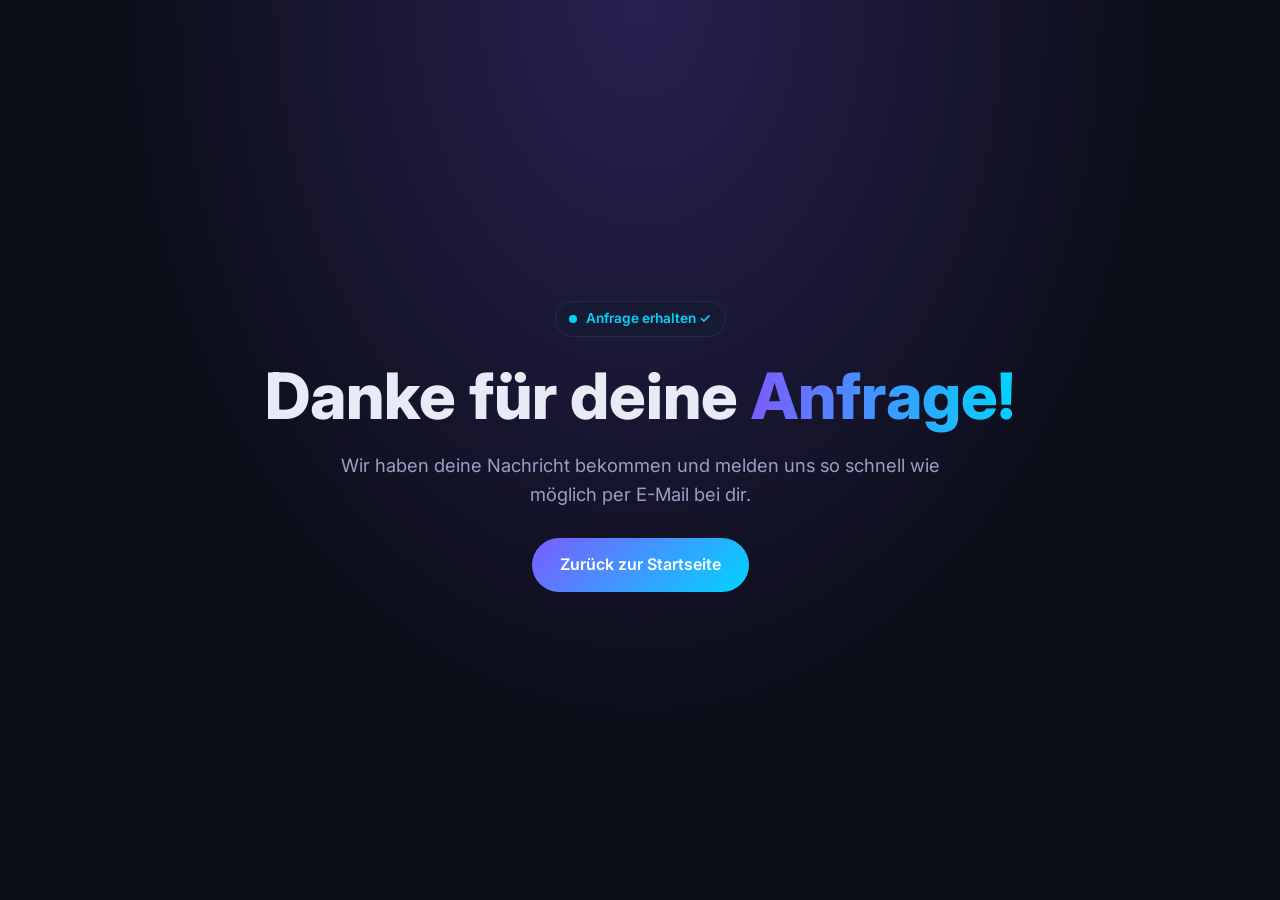
==== danke.html @ 91c46010 "Stackly: Anfrage-Website für GitHub Pages Co-Authored-By: Claude Opus 5.5 <noreply@anthropic.com>" ====
<!DOCTYPE html>
<html lang="de">
<head>
  <meta charset="UTF-8">
  <meta name="viewport" content="width=device-width, initial-scale=1.0">
  <title>Danke – Stackly</title>
  <link href="https://fonts.googleapis.com/css2?family=Inter:wght@400;600;800&display=swap" rel="stylesheet">
  <link rel="stylesheet" href="styles.css">
</head>
<body>
  <main class="thanks hero">
    <div>
      <span class="badge">Anfrage erhalten ✓</span>
      <h1>Danke für deine <span class="gradient">Anfrage!</span></h1>
      <p class="lead">Wir haben deine Nachricht bekommen und melden uns so schnell wie möglich per E-Mail bei dir.</p>
      <a href="index.html" class="btn">Zurück zur Startseite</a>
    </div>
  </main>
</body>
</html>
---- styles.css ----
:root {
  --bg: #0b0d17;
  --bg-alt: #11142a;
  --card: #161a33;
  --border: #262b4d;
  --text: #e8eaf6;
  --muted: #9aa0c3;
  --accent: #7c5cff;
  --accent-2: #00d4ff;
  --error: #ff6b81;
  --radius: 14px;
}

* { box-sizing: border-box; margin: 0; padding: 0; }
html { scroll-behavior: smooth; }
body {
  font-family: "Inter", system-ui, sans-serif;
  background: var(--bg);
  color: var(--text);
  line-height: 1.6;
}
a { color: inherit; text-decoration: none; }

.container { width: 100%; max-width: 1100px; margin: 0 auto; padding: 0 16px; }
.narrow { max-width: 720px; }

/* Navigation */
.nav {
  position: sticky; top: 0; z-index: 10;
  background: rgba(11, 13, 23, 0.85);
  backdrop-filter: blur(10px);
  border-bottom: 1px solid var(--border);
}
.nav-inner { display: flex; align-items: center; justify-content: space-between; height: 64px; }
.logo { font-weight: 800; font-size: 1.25rem; display: flex; align-items: center; gap: 8px; }
.logo-mark {
  background: linear-gradient(135deg, var(--accent), var(--accent-2));
  -webkit-background-clip: text; background-clip: text; color: transparent;
  font-weight: 800;
}
.nav-links { display: flex; align-items: center; gap: 24px; }
.nav-links a:not(.btn) { color: var(--muted); font-weight: 500; }
.nav-links a:not(.btn):hover { color: var(--text); }
.menu-btn { display: none; background: none; border: 0; color: var(--text); font-size: 1.5rem; cursor: pointer; }

/* Buttons */
.btn {
  display: inline-block; padding: 14px 28px; border-radius: 999px; border: 0;
  background: linear-gradient(135deg, var(--accent), var(--accent-2));
  color: #fff; font-weight: 600; font-size: 1rem; cursor: pointer;
  transition: transform .15s, box-shadow .15s;
}
.btn:hover { transform: translateY(-2px); box-shadow: 0 10px 30px rgba(124, 92, 255, .35); }
.btn-small { padding: 8px 18px; font-size: .9rem; }
.btn-ghost { background: transparent; border: 1px solid var(--border); }
.btn-ghost:hover { box-shadow: none; border-color: var(--accent); }
.btn-full { width: 100%; }

/* Hero */
.hero {
  padding: 120px 0 100px; text-align: center;
  background: radial-gradient(ellipse at top, rgba(124, 92, 255, .25), transparent 60%);
}
.badge {
  display: inline-block; padding: 6px 14px; border-radius: 999px;
  border: 1px solid var(--border); background: var(--card);
  color: var(--accent-2); font-size: .85rem; font-weight: 600; margin-bottom: 24px;
}
h1 { font-size: clamp(2.2rem, 6vw, 4rem); line-height: 1.1; font-weight: 800; margin-bottom: 20px; }
.gradient {
  background: linear-gradient(135deg, var(--accent), var(--accent-2));
  -webkit-background-clip: text; background-clip: text; color: transparent;
}
.lead { color: var(--muted); font-size: 1.15rem; max-width: 600px; margin: 0 auto 36px; }
.hero-actions { display: flex; gap: 12px; justify-content: center; flex-wrap: wrap; }

/* Sections */
.section { padding: 90px 0; }
.section-alt { background: var(--bg-alt); }
h2 { font-size: clamp(1.8rem, 4vw, 2.5rem); font-weight: 800; text-align: center; margin-bottom: 8px; }
.section-sub { color: var(--muted); text-align: center; margin-bottom: 48px; }
h3 { font-size: 1.15rem; margin-bottom: 8px; }

.grid { display: grid; grid-template-columns: repeat(auto-fit, minmax(260px, 1fr)); gap: 20px; }
.card {
  background: var(--card); border: 1px solid var(--border); border-radius: var(--radius);
  padding: 28px; transition: border-color .2s, transform .2s;
}
.card:hover { border-color: var(--accent); transform: translateY(-4px); }
.card p, .step p { color: var(--muted); }
.icon { font-size: 2rem; margin-bottom: 12px; }

.steps { display: grid; grid-template-columns: repeat(auto-fit, minmax(220px, 1fr)); gap: 24px; margin-top: 48px; text-align: center; }
.step-num {
  display: inline-grid; place-items: center; width: 52px; height: 52px; border-radius: 50%;
  background: linear-gradient(135deg, var(--accent), var(--accent-2));
  font-weight: 800; font-size: 1.3rem; margin-bottom: 16px;
}

/* Form */
.form { display: flex; flex-direction: column; gap: 18px; background: var(--card); border: 1px solid var(--border); border-radius: var(--radius); padding: 32px; }
.row { display: grid; grid-template-columns: 1fr 1fr; gap: 18px; }
label { display: flex; flex-direction: column; gap: 6px; font-weight: 500; font-size: .95rem; }
input, select, textarea {
  font: inherit; color: var(--text); background: var(--bg);
  border: 1px solid var(--border); border-radius: 10px; padding: 12px 14px;
}
input:focus, select:focus, textarea:focus { outline: none; border-color: var(--accent); }
input[type="date"] { color-scheme: dark; }
textarea { resize: vertical; }
.honey { display: none; }
.form-error { color: var(--error); min-height: 1.2em; font-size: .9rem; }

/* FAQ */
details { background: var(--card); border: 1px solid var(--border); border-radius: var(--radius); padding: 18px 22px; margin-bottom: 12px; }
summary { cursor: pointer; font-weight: 600; }
details p { color: var(--muted); margin-top: 10px; }

.footer { padding: 32px 0; text-align: center; color: var(--muted); border-top: 1px solid var(--border); }

/* Danke-Seite */
.thanks { min-height: 100vh; display: grid; place-items: center; text-align: center; padding: 16px; }
.thanks .lead { margin-bottom: 28px; }

/* Mobile */
@media (max-width: 720px) {
  .menu-btn { display: block; }
  .nav-links {
    display: none; position: absolute; top: 64px; left: 0; right: 0;
    flex-direction: column; gap: 16px; padding: 20px 16px;
    background: var(--bg-alt); border-bottom: 1px solid var(--border);
  }
  .nav-links.open { display: flex; }
  .row { grid-template-columns: 1fr; }
  .hero { padding: 80px 0 70px; }
  .section { padding: 64px 0; }
  .form { padding: 20px; }
}

/* ================= Animationen ================= */
:root { --ease: cubic-bezier(.22, 1, .36, 1); }

/* Navigation: wird beim Scrollen kompakter */
.nav { transition: background .3s var(--ease), box-shadow .3s var(--ease); }
.nav-inner { transition: height .3s var(--ease); }
.nav.scrolled { background: rgba(11, 13, 23, .95); box-shadow: 0 8px 30px rgba(0, 0, 0, .35); }
.nav.scrolled .nav-inner { height: 56px; }
.nav-links a:not(.btn) { position: relative; transition: color .2s; }
.nav-links a:not(.btn)::after {
  content: ""; position: absolute; left: 0; bottom: -4px; height: 2px; width: 100%;
  background: linear-gradient(90deg, var(--accent), var(--accent-2));
  transform: scaleX(0); transform-origin: right; transition: transform .35s var(--ease);
}
.nav-links a:not(.btn):hover::after { transform: scaleX(1); transform-origin: left; }

/* Hero-Hintergrund */
.hero { position: relative; overflow: hidden; }
.hero-content { position: relative; z-index: 1; }
.hero-bg { position: absolute; inset: 0; pointer-events: none; }
.blob { position: absolute; border-radius: 50%; filter: blur(80px); opacity: .45; }
.blob-1 { width: 420px; height: 420px; background: var(--accent); top: -120px; left: 10%; animation: float 14s ease-in-out infinite; }
.blob-2 { width: 360px; height: 360px; background: var(--accent-2); top: 40px; right: 5%; opacity: .25; animation: float 18s ease-in-out infinite reverse; }
.grid-lines {
  position: absolute; inset: 0;
  background-image: linear-gradient(rgba(255,255,255,.04) 1px, transparent 1px),
                    linear-gradient(90deg, rgba(255,255,255,.04) 1px, transparent 1px);
  background-size: 48px 48px;
  mask-image: radial-gradient(ellipse at center, #000 20%, transparent 70%);
  -webkit-mask-image: radial-gradient(ellipse at center, #000 20%, transparent 70%);
}
@keyframes float {
  0%, 100% { transform: translate(0, 0) scale(1); }
  33% { transform: translate(40px, 30px) scale(1.08); }
  66% { transform: translate(-30px, 20px) scale(.95); }
}

/* Hero-Einblendung beim Laden */
.hero-content > * { opacity: 0; transform: translateY(24px); animation: rise .9s var(--ease) forwards; }
.hero-content > *:nth-child(1) { animation-delay: .05s; }
.hero-content > *:nth-child(2) { animation-delay: .15s; }
.hero-content > *:nth-child(3) { animation-delay: .3s; }
.hero-content > *:nth-child(4) { animation-delay: .45s; }
@keyframes rise { to { opacity: 1; transform: none; } }

/* Fließender Farbverlauf im Titel */
.gradient {
  background-image: linear-gradient(90deg, var(--accent), var(--accent-2), var(--accent));
  background-size: 200% auto; animation: shimmer 6s linear infinite;
}
@keyframes shimmer { to { background-position: 200% center; } }

/* Badge mit pulsierendem Punkt */
.badge { position: relative; padding-left: 30px; }
.badge::before {
  content: ""; position: absolute; left: 13px; top: 50%; width: 8px; height: 8px; margin-top: -4px;
  border-radius: 50%; background: var(--accent-2); box-shadow: 0 0 0 0 rgba(0, 212, 255, .6);
  animation: pulse 2s infinite;
}
@keyframes pulse { 70% { box-shadow: 0 0 0 10px rgba(0, 212, 255, 0); } 100% { box-shadow: 0 0 0 0 rgba(0, 212, 255, 0); } }

/* Buttons: Lichtreflex */
.btn { position: relative; overflow: hidden; transition: transform .25s var(--ease), box-shadow .25s var(--ease); }
.btn::after {
  content: ""; position: absolute; top: 0; left: -75%; width: 50%; height: 100%;
  background: linear-gradient(120deg, transparent, rgba(255,255,255,.35), transparent);
  transform: skewX(-20deg); transition: left .7s var(--ease);
}
.btn:hover::after { left: 130%; }
.btn:active { transform: translateY(0) scale(.98); }

/* Scroll-Reveal */
.reveal { opacity: 0; transform: translateY(32px); transition: opacity .8s var(--ease), transform .8s var(--ease); transition-delay: var(--delay, 0s); }
.reveal.visible { opacity: 1; transform: none; }

/* Karten: Licht folgt der Maus */
.card { position: relative; overflow: hidden; }
.card.visible { transition: border-color .3s, transform .4s var(--ease), box-shadow .4s var(--ease), opacity .8s var(--ease); }
.card::before {
  content: ""; position: absolute; inset: 0; opacity: 0; transition: opacity .3s;
  background: radial-gradient(400px circle at var(--mx, 50%) var(--my, 50%), rgba(124, 92, 255, .18), transparent 40%);
}
.card:hover::before { opacity: 1; }
.card:hover { box-shadow: 0 20px 40px rgba(0, 0, 0, .35); }
.card > * { position: relative; }
.icon { display: inline-block; transition: transform .4s var(--ease); }
.card:hover .icon { transform: scale(1.15) rotate(-6deg); }

/* Schritte */
.step-num { transition: transform .4s var(--ease), box-shadow .4s var(--ease); }
.step:hover .step-num { transform: translateY(-4px) scale(1.06); box-shadow: 0 10px 30px rgba(124, 92, 255, .45); }

/* Formular */
input, select, textarea { transition: border-color .2s, box-shadow .2s, background .2s; }
input:focus, select:focus, textarea:focus { box-shadow: 0 0 0 4px rgba(124, 92, 255, .18); background: #0e1122; }
.form-error:not(:empty) { animation: shake .4s var(--ease); }
@keyframes shake { 20%, 60% { transform: translateX(-6px); } 40%, 80% { transform: translateX(6px); } }
.btn.loading { pointer-events: none; opacity: .8; }

/* FAQ: weiches Aufklappen */
details { transition: border-color .3s, opacity .8s var(--ease), transform .8s var(--ease); }
details[open] { border-color: var(--accent); }
summary { list-style: none; display: flex; justify-content: space-between; align-items: center; }
summary::-webkit-details-marker { display: none; }
summary::after { content: "+"; font-size: 1.4rem; color: var(--accent-2); transition: transform .3s var(--ease); }
details[open] summary::after { transform: rotate(45deg); }
details[open] p { animation: rise .45s var(--ease) both; }
details p { opacity: 1; }

/* Mobile-Menü */
@keyframes drop { from { opacity: 0; transform: translateY(-10px); } }
@media (max-width: 720px) {
  .nav-links.open { animation: drop .35s var(--ease); }
  .blob-1 { width: 280px; height: 280px; }
  .blob-2 { width: 220px; height: 220px; }
}

/* Barrierefreiheit: weniger Bewegung */
@media (prefers-reduced-motion: reduce) {
  *, *::before, *::after { animation: none !important; transition: none !important; }
  .reveal, .hero-content > * { opacity: 1; transform: none; }
}
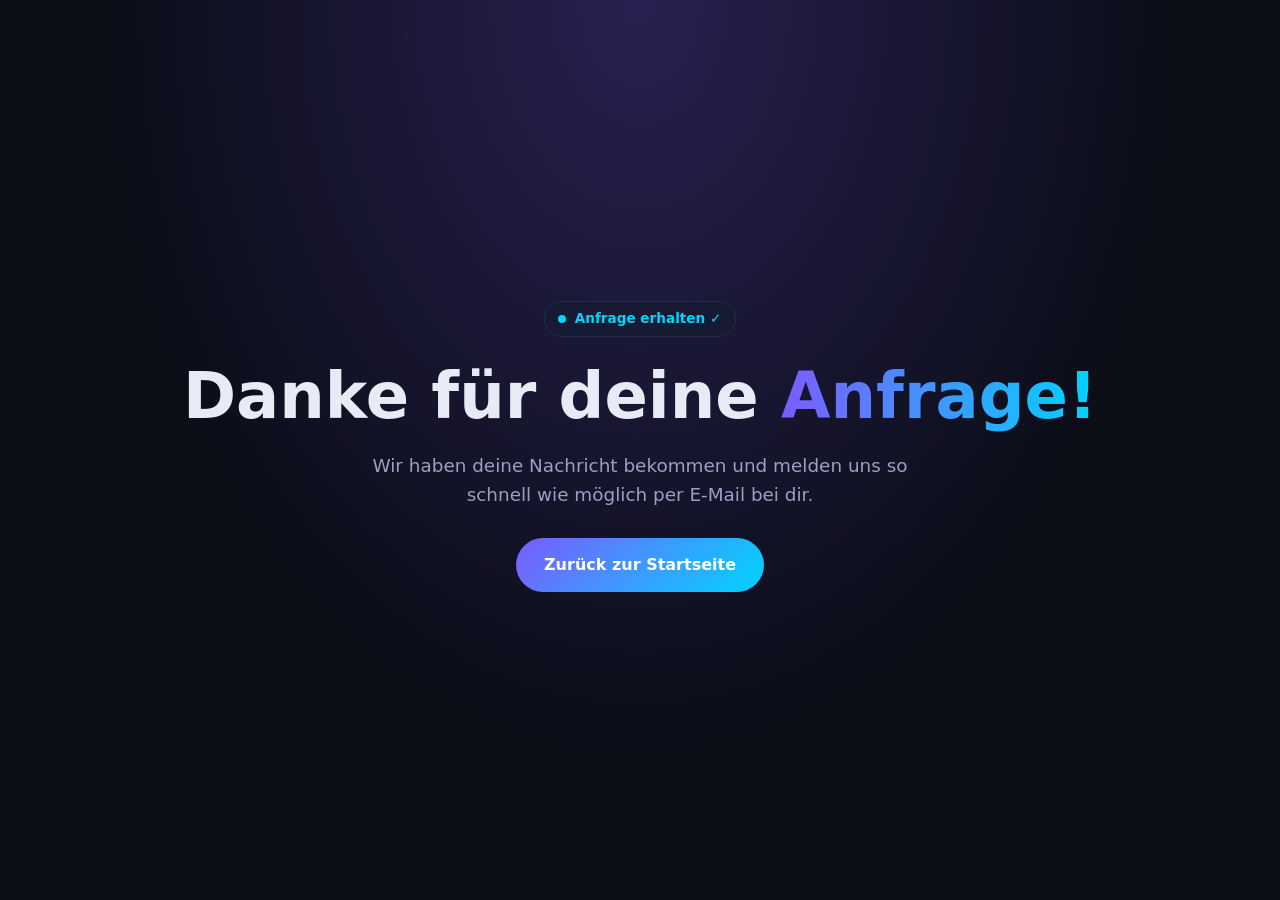
==== commit a48ae781: "Neue Features, Datenschutzerklärung und Impressum Co-Authored-By: Claude Opus 5.5 <noreply@anthropic" ====
--- a/danke.html
+++ b/danke.html
@@ -4,7 +4,6 @@
   <meta charset="UTF-8">
   <meta name="viewport" content="width=device-width, initial-scale=1.0">
   <title>Danke – Stackly</title>
-  <link href="https://fonts.googleapis.com/css2?family=Inter:wght@400;600;800&display=swap" rel="stylesheet">
   <link rel="stylesheet" href="styles.css">
 </head>
 <body>
--- a/styles.css
+++ b/styles.css
@@ -14,7 +14,7 @@
 * { box-sizing: border-box; margin: 0; padding: 0; }
 html { scroll-behavior: smooth; }
 body {
-  font-family: "Inter", system-ui, sans-serif;
+  font-family: system-ui, -apple-system, "Segoe UI", Roboto, "Helvetica Neue", Arial, sans-serif;
   background: var(--bg);
   color: var(--text);
   line-height: 1.6;
@@ -254,6 +254,78 @@
   .blob-2 { width: 220px; height: 220px; }
 }
 
+/* ================= Features ================= */
+
+/* Scroll-Fortschritt */
+.progress {
+  position: fixed; top: 0; left: 0; height: 3px; width: 100%; z-index: 20;
+  background: linear-gradient(90deg, var(--accent), var(--accent-2));
+  transform: scaleX(0); transform-origin: left;
+}
+
+/* Schreibmaschinen-Effekt */
+.typed { color: var(--text); font-weight: 600; }
+.caret { display: inline-block; width: 2px; height: 1.1em; margin-left: 2px; vertical-align: -0.15em; background: var(--accent-2); animation: blink 1s steps(1) infinite; }
+@keyframes blink { 50% { opacity: 0; } }
+
+/* Technologie-Laufband */
+.marquee-section { border-block: 1px solid var(--border); background: var(--bg-alt); padding: 22px 0; }
+.marquee { overflow: hidden; mask-image: linear-gradient(90deg, transparent, #000 10%, #000 90%, transparent); -webkit-mask-image: linear-gradient(90deg, transparent, #000 10%, #000 90%, transparent); }
+.marquee-track { display: flex; gap: 48px; width: max-content; animation: scroll-x 30s linear infinite; }
+.marquee-track span { color: var(--muted); font-weight: 600; font-size: 1.05rem; white-space: nowrap; transition: color .2s; }
+.marquee-track span:hover { color: var(--text); }
+.marquee:hover .marquee-track { animation-play-state: paused; }
+@keyframes scroll-x { to { transform: translateX(calc(-50% - 24px)); } }
+
+/* Karten-Link */
+.card { display: block; }
+.card-link { display: inline-block; margin-top: 14px; color: var(--accent-2); font-weight: 600; font-size: .9rem; transition: transform .3s var(--ease); }
+.card:hover .card-link { transform: translateX(4px); }
+
+/* Vorteile */
+.features { display: grid; grid-template-columns: repeat(auto-fit, minmax(240px, 1fr)); gap: 20px; }
+.feature { display: flex; gap: 16px; align-items: flex-start; padding: 22px; border-radius: var(--radius); border: 1px solid var(--border); background: var(--card); }
+.feature p { color: var(--muted); }
+.feature-icon { font-size: 1.6rem; flex-shrink: 0; width: 48px; height: 48px; display: grid; place-items: center; border-radius: 12px; background: rgba(124, 92, 255, .15); }
+
+/* Formular-Extras */
+.counter { align-self: flex-end; font-size: .8rem; color: var(--muted); font-weight: 400; }
+.counter.warn { color: var(--error); }
+.check { flex-direction: row; align-items: flex-start; gap: 10px; font-weight: 400; font-size: .9rem; color: var(--muted); }
+.check input { width: 18px; height: 18px; margin-top: 2px; flex-shrink: 0; accent-color: var(--accent); }
+.check a, details a, .legal a { color: var(--accent-2); text-decoration: underline; text-underline-offset: 3px; }
+
+/* Nach-oben-Button */
+.to-top {
+  position: fixed; right: 20px; bottom: 20px; z-index: 15; width: 46px; height: 46px; border-radius: 50%; border: 0;
+  background: linear-gradient(135deg, var(--accent), var(--accent-2)); color: #fff; font-size: 1.2rem; cursor: pointer;
+  opacity: 0; transform: translateY(16px); pointer-events: none; transition: opacity .3s var(--ease), transform .3s var(--ease);
+}
+.to-top.show { opacity: 1; transform: none; pointer-events: auto; }
+
+/* Hinweis-Toast */
+.toast {
+  position: fixed; left: 50%; bottom: 24px; z-index: 30; max-width: calc(100% - 32px);
+  padding: 12px 20px; border-radius: 12px; background: var(--card); border: 1px solid var(--border);
+  box-shadow: 0 12px 30px rgba(0, 0, 0, .4); font-size: .95rem;
+  opacity: 0; transform: translate(-50%, 16px); pointer-events: none; transition: opacity .3s var(--ease), transform .3s var(--ease);
+}
+.toast.show { opacity: 1; transform: translate(-50%, 0); }
+
+/* Footer */
+.footer-inner { display: flex; justify-content: space-between; align-items: center; gap: 16px; flex-wrap: wrap; }
+.footer-links { display: flex; gap: 20px; }
+.footer-links a:hover { color: var(--text); }
+@media (max-width: 720px) { .footer-inner { justify-content: center; } }
+
+/* Rechtstexte */
+.legal { padding-top: 60px; padding-bottom: 80px; }
+.legal h1 { font-size: clamp(2rem, 5vw, 2.8rem); }
+.legal h2 { text-align: left; font-size: 1.3rem; margin: 36px 0 10px; }
+.legal p, .legal li { color: var(--muted); margin-bottom: 12px; }
+.legal ul { padding-left: 22px; }
+.legal-date { font-size: .9rem; }
+
 /* Barrierefreiheit: weniger Bewegung */
 @media (prefers-reduced-motion: reduce) {
   *, *::before, *::after { animation: none !important; transition: none !important; }
